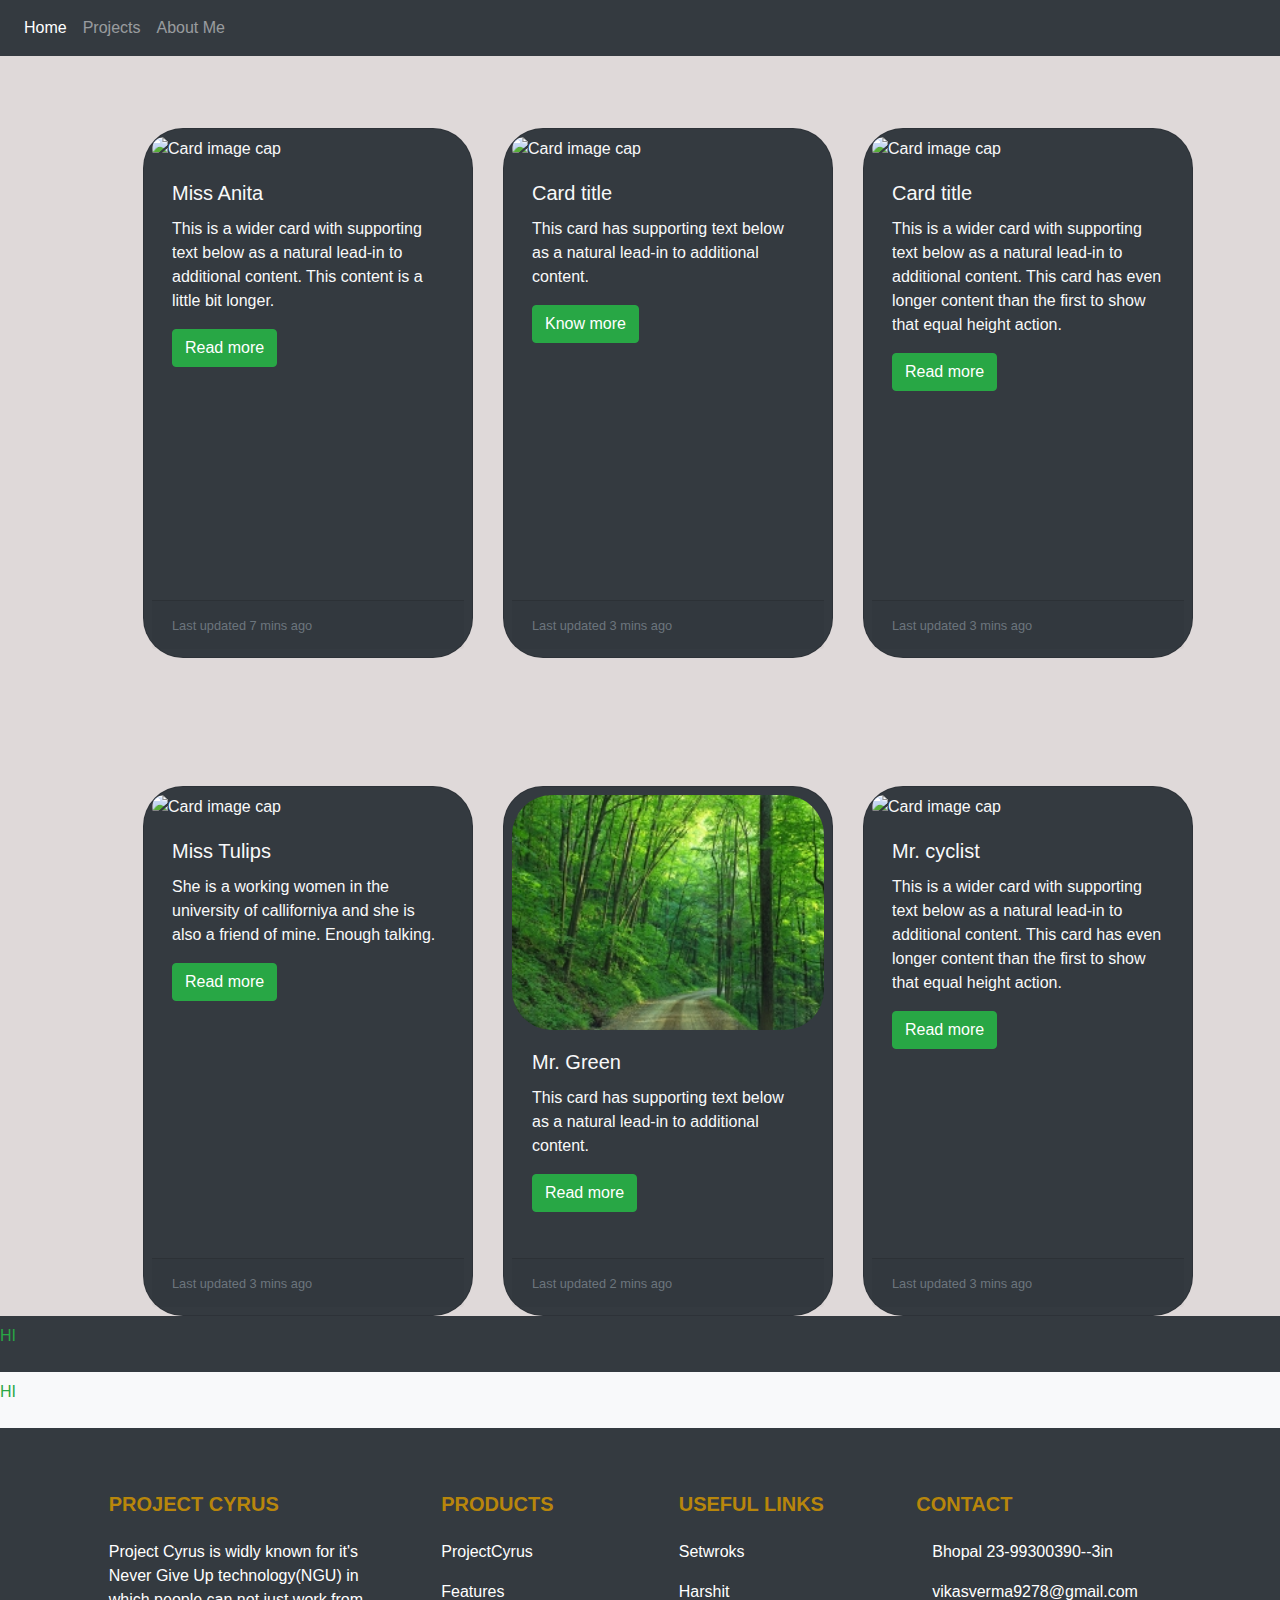
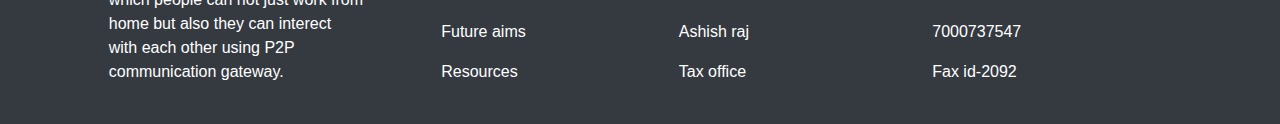
==== index.html @ 1bbd53bd "Update index.html" ====
<!doctype html>
<html lang="en">
  <head>
    <!-- Required meta tags -->
    <meta charset="utf-8">
    <meta name="viewport" content="width=device-width, initial-scale=1, shrink-to-fit=no">

    <!-- Bootstrap CSS -->
    <link href="https://cdn.jsdelivr.net/npm/bootstrap@5.1.3/dist/css/bootstrap.min.css" rel="stylesheet" integrity="sha384-1BmE4kWBq78iYhFldvKuhfTAU6auU8tT94WrHftjDbrCEXSU1oBoqyl2QvZ6jIW3" crossorigin="anonymous">
    <link rel="stylesheet" href="https://maxcdn.bootstrapcdn.com/bootstrap/4.0.0/css/bootstrap.min.css" integrity="sha384-Gn5384xqQ1aoWXA+058RXPxPg6fy4IWvTNh0E263XmFcJlSAwiGgFAW/dAiS6JXm" crossorigin="anonymous">
    <link rel="stylesheet" href="pc.css">
    <link rel="stylesheet" href="https://cdnjs.cloudflare.com/ajax/libs/font-awesome/5.1.0-4/css/all.css" integrity="sha512-6U5KNsEE+CRbgf5YNMGPSEE6nZhyiDNx2BZHnQZhmOax53UVM3oleMs4O+56tVRLfeQB1ketGs5zIm+i1AyQrA==" crossorigin="anonymous" referrerpolicy="no-referrer" />
    <link href="https://cdn.jsdelivr.net/npm/bootstrap@5.1.3/dist/css/bootstrap.min.css" rel="stylesheet" integrity="sha384-1BmE4kWBq78iYhFldvKuhfTAU6auU8tT94WrHftjDbrCEXSU1oBoqyl2QvZ6jIW3" crossorigin="anonymous">
    
    <title>Project Cyrus</title>
    
    <link rel="icon" type="image/x-icon" href="favicon.ico">
    <link rel="apple-touch-icon" sizes="180x180" href="apple-touch-icon.png">
    <link rel="icon" type="image/png" sizes="32x32" href="favicon-32x32.png">
    <link rel="icon" type="image/png" sizes="16x16" href="favicon-16x16.png">
    <link rel="manifest" href="/site.webmanifest">
  </head>
  <body>
    
   
    <nav class="navbar navbar-expand-lg navbar fixed-top navbar-dark bg-dark">

      <button class="navbar-toggler" type="button" data-toggle="collapse" data-target="#navbarNav" aria-controls="navbarNav" aria-expanded="false" aria-label="Toggle navigation">
        <span class="navbar-toggler-icon"></span>
      </button>
      <div class="collapse navbar-collapse" id="navbarNav">
        <ul class="navbar-nav">
          <li class="nav-item active">
            <a class="nav-link" href="#">Home <span class="sr-only">(current)</span></a>
          </li>
          <li class="nav-item">
            <a class="nav-link" href="#">Projects</a>
          </li>
          <li class="nav-item">
            <a class="nav-link" href="#">About Me</a>
          </li>
        </ul>
      </div>
    </nav>
   
    <!-- this is 1st row -->
   
    <div class="card-deck">
        <div class="card bg-dark text-light p-2 text-sm-start" >
          <div class="d-sm-flex">
          <img class="card-img-top d-none d-sm-block" src="pho.jpg" alt="Card image cap">
          </div>
          <div class="card-body">
            <h5 class="card-title">Miss Anita</h5>
            <p class="card-text">This is a wider card with supporting text below as a natural lead-in to additional content. This content is a little bit longer.</p>
            <button type="button" class="btn btn-success">Read more</button>
          </div>
          <div class="card-footer">
            <small class="text-muted">Last updated 7 mins ago</small>
          </div>
        </div>
     
        <div class="card bg-dark text-light p-2 text-sm-start">
          <div class="d-sm-flex">
          <img class="card-img-top d-none d-sm-block" src="men.jpg" alt="Card image cap">
          </div>
          <div class="card-body">
            <h5 class="card-title">Card title</h5>
            <p class="card-text">This card has supporting text below as a natural lead-in to additional content.</p>
            <button type="button" class="btn btn-success">Know more</button>
          </div>
          <div class="card-footer">
            <small class="text-muted">Last updated 3 mins ago</small>
          </div>
        </div>
        <div class="card bg-dark text-light p-2 text-sm-start">
         <div class="d-sm-flex">
          <img class="card-img-top d-none d-sm-block" src="oldmen.jpg" alt="Card image cap">
          </div>
          <div class="card-body">
            <h5 class="card-title">Card title</h5>
            <p class="card-text">This is a wider card with supporting text below as a natural lead-in to additional content. This card has even longer content than the first to show that equal height action.</p>
            <button type="button" class="btn btn-success">Read more</button>
          </div>
          <div class="card-footer">
            <small class="text-muted">Last updated 3 mins ago</small>
          </div>
        </div>
      </div>
    

<!-- this is 2nd row -->
     
      <div class="card-deck">
        <div class="card bg-dark text-light p-2 text-sm-start">
          <div class="d-sm-flex">
          <img class="card-img-top d-none d-sm-block" src="flowers.jpg" alt="Card image cap">
          </div>
          <div class="card-body">
            <h5 class="card-title">Miss Tulips</h5>
            <p class="card-text">She is a working women in the university of calliforniya and she is also a friend of mine. Enough talking.</p>
            <button type="button" class="btn btn-success">Read more</button>
          </div>
          <div class="card-footer">
            <small class="text-muted">Last updated 3 mins ago</small>
          </div>
        </div>
        
        <div class="card bg-dark text-light p-2 text-sm-start">
         <div class="d-sm-flex">
           <img class="card-img-top d-none d-sm-block" src="greentree.jpg" alt="Card image cap">
          </div>
          <div class="card-body">
            <h5 class="card-title">Mr. Green</h5>
            <p class="card-text">This card has supporting text below as a natural lead-in to additional content.</p>
            <button type="button" class="btn btn-success">Read more</button>
          </div>
          <div class="card-footer">
            <small class="text-muted">Last updated 2 mins ago</small>
          </div>
        </div>
        <div class="card bg-dark text-light p-2 text-sm-start">
          <div class="d-sm-flex">
          <img class="card-img-top d-none d-sm-block" src="menwithcycle.jpg" alt="Card image cap">
          </div>
          <div class="card-body">
            <h5 class="card-title">Mr. cyclist</h5>
            <p class="card-text text-sm-start">This is a wider card with supporting text below as a natural lead-in to additional content. This card has even longer content than the first to show that equal height action.</p>
            <button type="button" class="btn btn-success">Read more</button>
          </div>
          <div class="card-footer">
            <small class="text-muted">Last updated 3 mins ago</small>
          </div>
        </div> 
         
      </div>
    
  <section>
      <div class="bg-dark text-success pt-2 pb-2 text-align-center">
        <p>
          HI
        </p>
    </div>
    </section>
      <section>
      <div class="bg-light text-success pt-2 pb-2">
        <p>
          HI
        </p>
    </div>
    </section>
      
   
<footer class="bg-dark text-white pt-5 pb-4">
     
    <div class="container text-center text-md-left">
      <div class="row text-center text-md-left">
        <div class="col-md-3 col-lg-3 col-x1-3 mx-auto mt-3">
          <h5 class="text-uppercase mb-4 font-weight-bold" id="hed">Project Cyrus</h5>
          <p>Project Cyrus is widly known for it's Never Give Up technology(NGU) in which people can not just work from home but also they can interect with each other using P2P communication gateway.</p>
        </div>
         <div class="col-md-2 col-lg-2 col-xl-2 mx-auto mt-3">
           <h5 class="text-uppercase mb-4 font-weight-bold " id="hed">Products</h5>
           <p>
             <a href="#" class="text-white" style="text-decoration: none;">ProjectCyrus</a>

           </p>
           <p>
            <a href="#" class="text-white" style="text-decoration: none;">Features</a>
            
          </p><p>
            <a href="#" class="text-white" style="text-decoration: none;">Future aims</a>
            
          </p><p>
            <a href="#" class="text-white" style="text-decoration: none;">Resources</a>
            
          </p>
         </div>
          <div class="col-md-3 col-lg-2 col-xl-2 mx-auto mt-3">
            <h5 class="text-uppercase mb-4 font-weight-bold" id="hed">Useful Links</h5>
            <p>
              <a href="#" class="text-white" style="text-decoration: none;">Setwroks</a>
 
            </p>
            <p>
             <a href="#" class="text-white" style="text-decoration: none;">Harshit</a>
             
           </p><p>
             <a href="#" class="text-white" style="text-decoration: none;">Ashish raj</a>
             
           </p><p>
             <a href="#" class="text-white" style="text-decoration: none;">Tax office</a>
             
           </p>
          </div>
          <div class="col-md-4 col=lg-3 col-xl-3 mx-auto mt-3">
            <h5 class="text-uppercase mb-4 font-weight-bold" id="hed" >Contact</h5>
              <p>
                <i class="fas fa-home mr-3"></i>Bhopal 23-99300390--3in
              </p>
              <p>
                <i class="fas fa-envelope mr-3"></i>vikasverma9278@gmail.com
              </p><p>
                <i class="fas fa-phone mr-3"></i>7000737547
              </p><p>
                <i class="fas fa-print mr-3"></i>Fax id-2092
              </p>
          </div>
      </div>

    </div>

  </footer>    
      
      
      
    <!-- Optional JavaScript -->
    <!-- jQuery first, then Popper.js, then Bootstrap JS -->
    <script src="https://code.jquery.com/jquery-3.2.1.slim.min.js" integrity="sha384-KJ3o2DKtIkvYIK3UENzmM7KCkRr/rE9/Qpg6aAZGJwFDMVNA/GpGFF93hXpG5KkN" crossorigin="anonymous"></script>
    <script src="https://cdnjs.cloudflare.com/ajax/libs/popper.js/1.12.9/umd/popper.min.js" integrity="sha384-ApNbgh9B+Y1QKtv3Rn7W3mgPxhU9K/ScQsAP7hUibX39j7fakFPskvXusvfa0b4Q" crossorigin="anonymous"></script>
    <script src="https://maxcdn.bootstrapcdn.com/bootstrap/4.0.0/js/bootstrap.min.js" integrity="sha384-JZR6Spejh4U02d8jOt6vLEHfe/JQGiRRSQQxSfFWpi1MquVdAyjUar5+76PVCmYl" crossorigin="anonymous"></script>
    
    <script src="https://cdn.jsdelivr.net/npm/bootstrap@5.1.3/dist/js/bootstrap.bundle.min.js" integrity="sha384-ka7Sk0Gln4gmtz2MlQnikT1wXgYsOg+OMhuP+IlRH9sENBO0LRn5q+8nbTov4+1p" crossorigin="anonymous"></script>
    <script src="https://cdn.jsdelivr.net/npm/@popperjs/core@2.10.2/dist/umd/popper.min.js" integrity="sha384-7+zCNj/IqJ95wo16oMtfsKbZ9ccEh31eOz1HGyDuCQ6wgnyJNSYdrPa03rtR1zdB" crossorigin="anonymous"></script>
    <script src="https://cdn.jsdelivr.net/npm/bootstrap@5.1.3/dist/js/bootstrap.min.js" integrity="sha384-QJHtvGhmr9XOIpI6YVutG+2QOK9T+ZnN4kzFN1RtK3zEFEIsxhlmWl5/YESvpZ13" crossorigin="anonymous"></script>
    
  </body>
</html>
---- pc.css ----
body{
    background-color: rgb(223, 217, 217);
}
.card-deck{
    margin-top: 10%;
    margin-left: 10%;

    height: 530px;
    width: 1080px;
    
}
.card{
    border-radius: 40px;
}
.card-img-top{
    border-radius: 40px;

}
.navi{
    margin-top: 5%;
}
#hed{
    color:darkgoldenrod;
}

.btn btn-md btn-danger{
    margin-left: 10%;
}
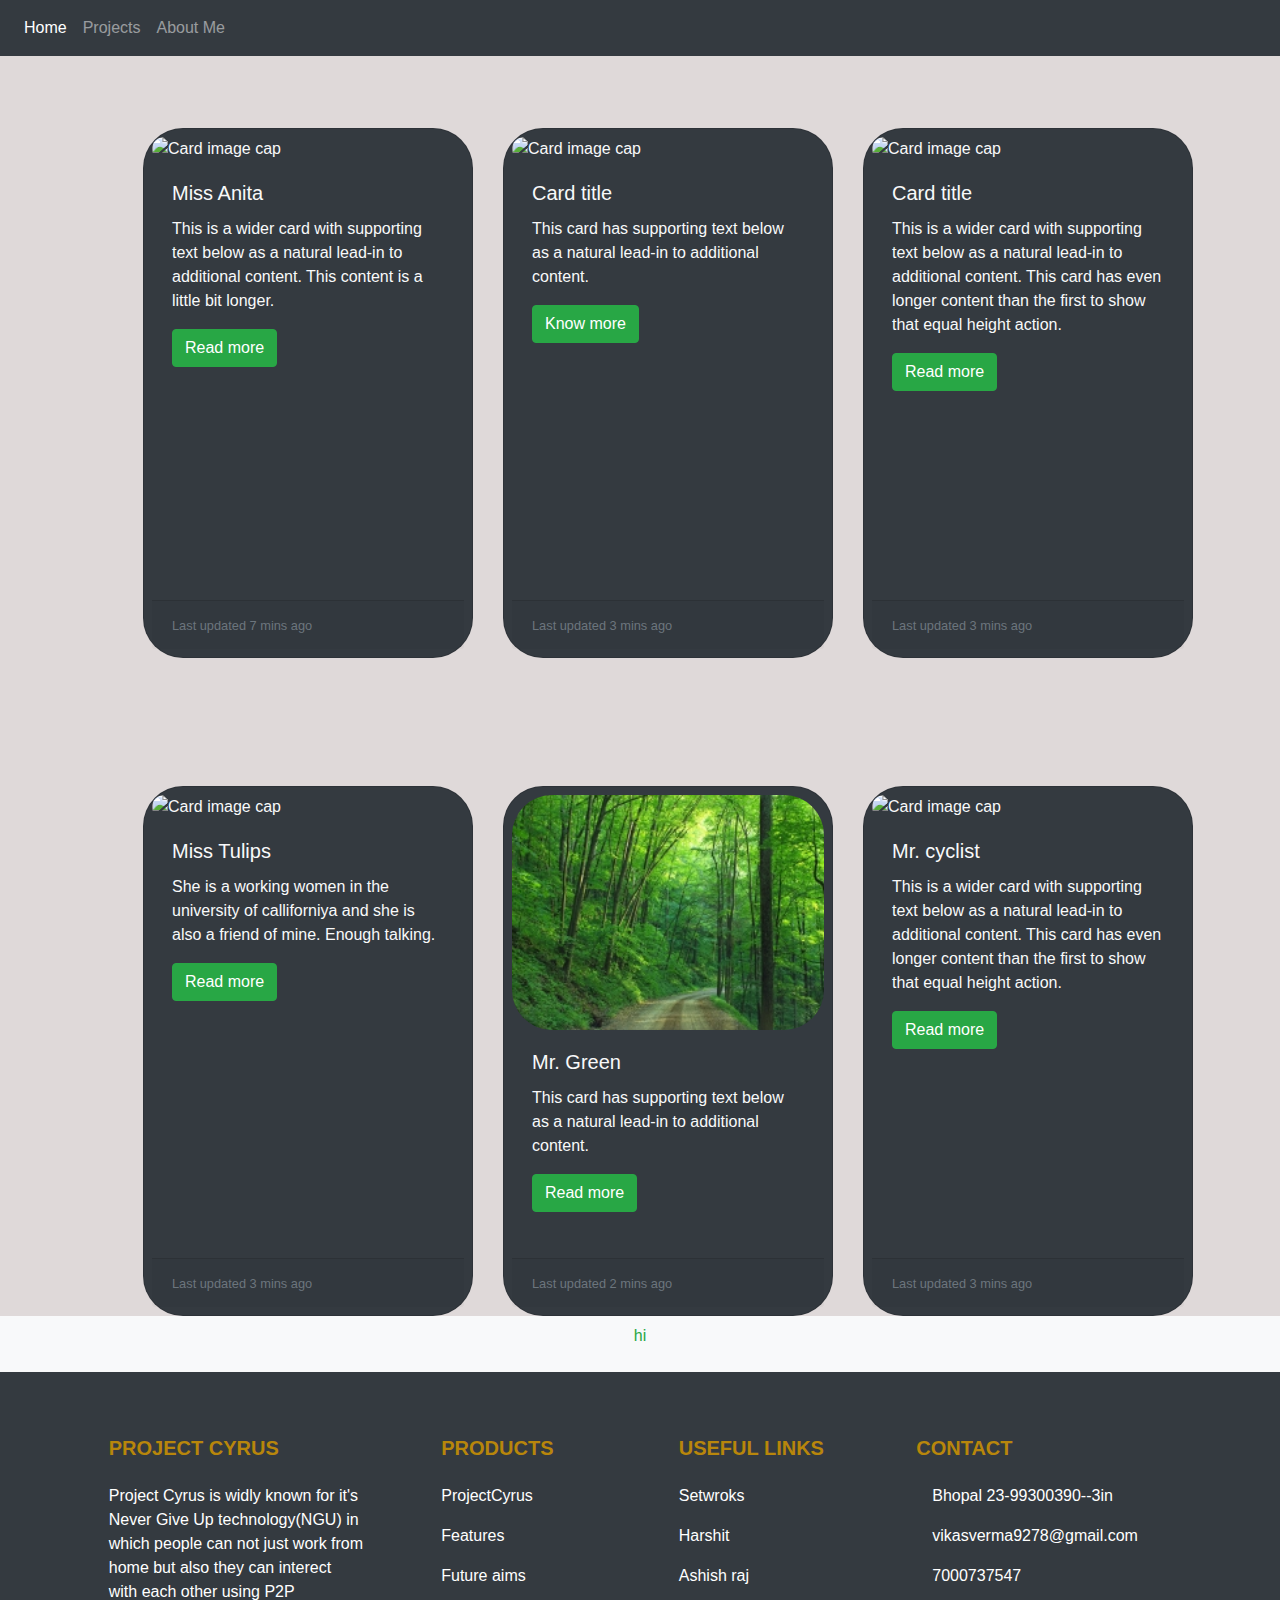
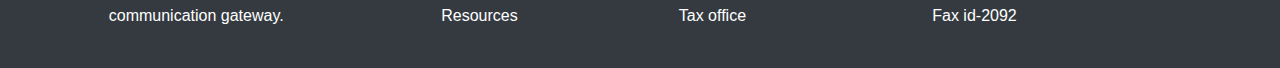
==== commit ca1c8eb1: "Update index.html" ====
--- a/index.html
+++ b/index.html
@@ -135,17 +135,11 @@
          
       </div>
     
-  <section>
-      <div class="bg-dark text-success pt-2 pb-2 text-align-center">
-        <p>
-          HI
-        </p>
-    </div>
-    </section>
+
       <section>
-      <div class="bg-light text-success pt-2 pb-2">
-        <p>
-          HI
+      <div class="bg-light text-center text-success pt-2 pb-2">
+       <p>
+         hi
         </p>
     </div>
     </section>
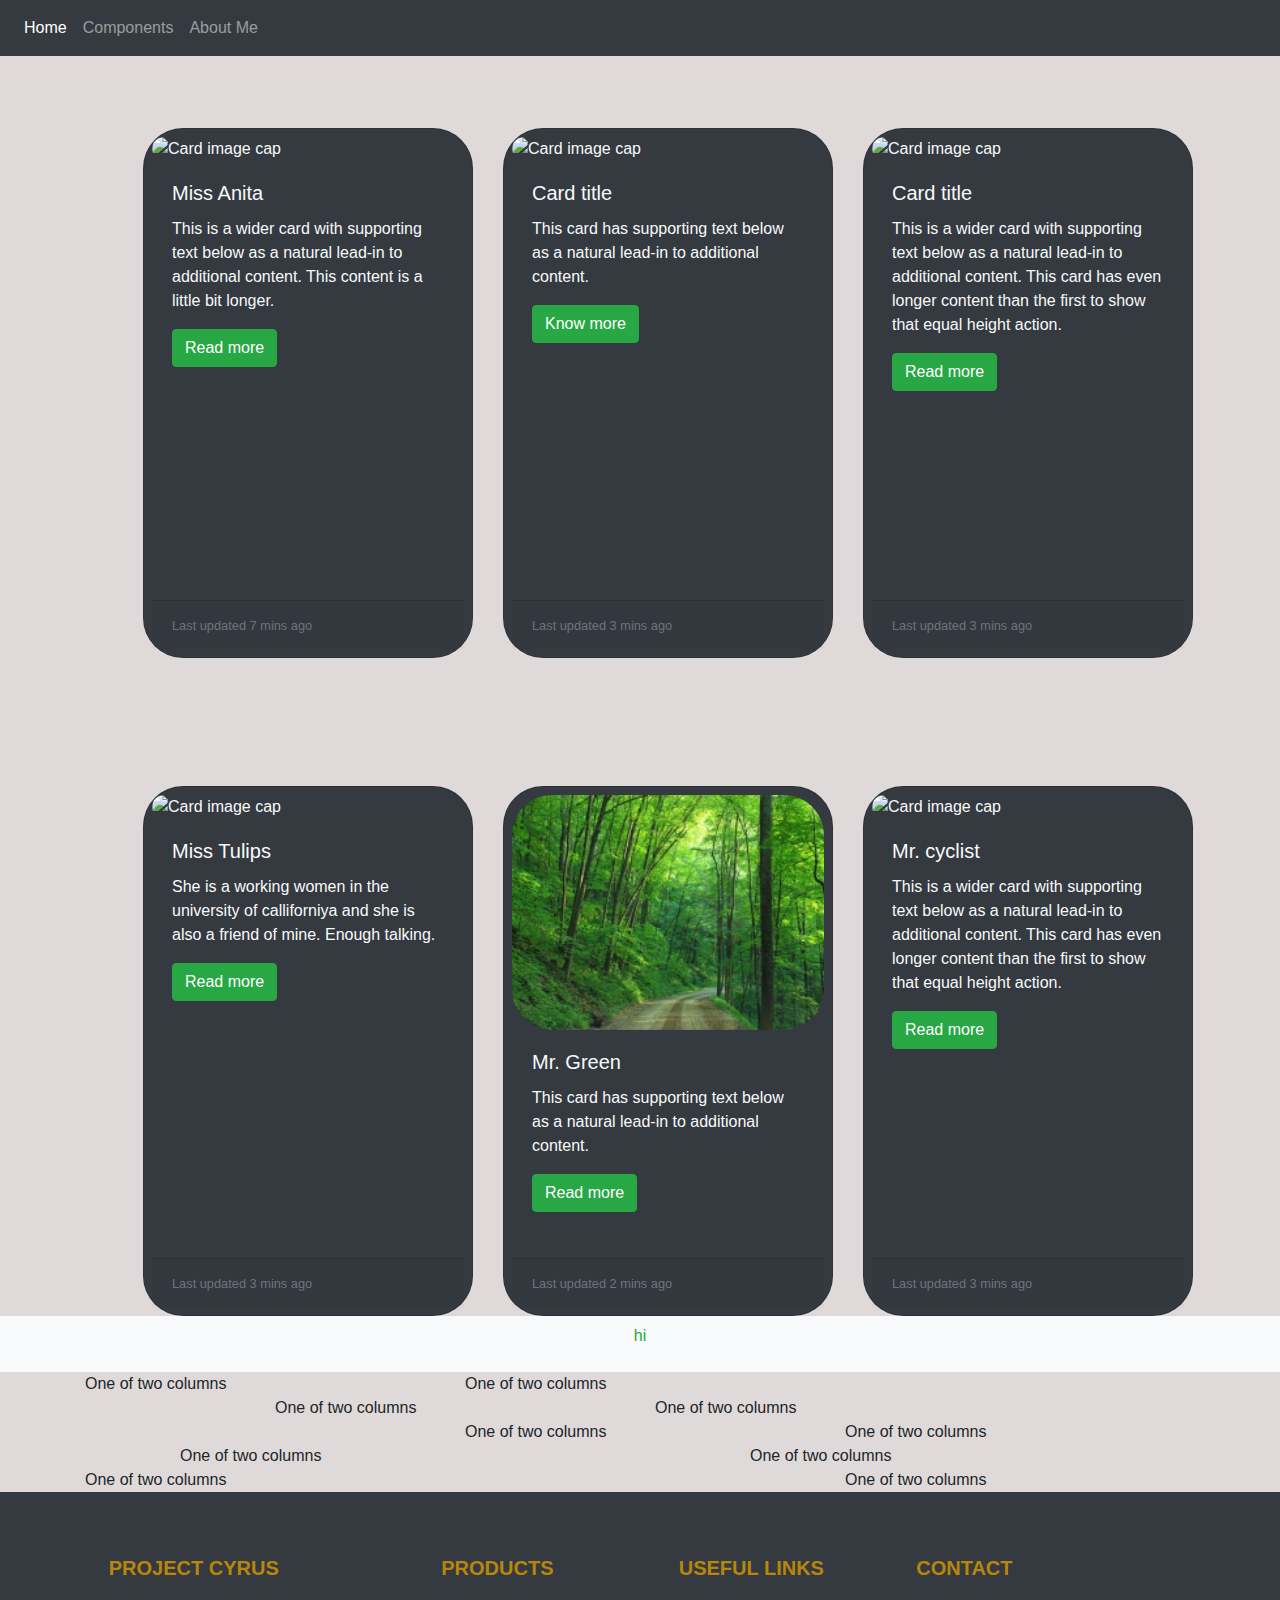
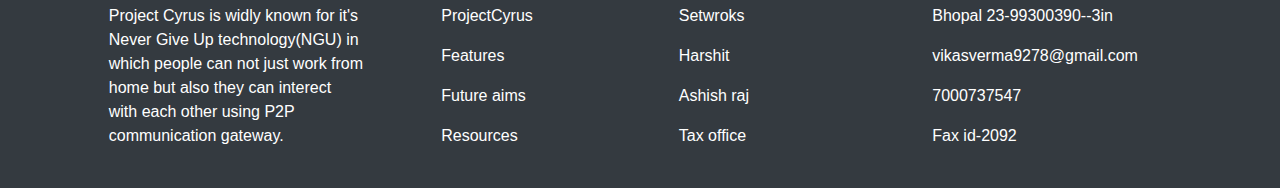
==== commit 15b4cf7d: "Update index.html" ====
--- a/index.html
+++ b/index.html
@@ -34,7 +34,7 @@
             <a class="nav-link" href="#">Home <span class="sr-only">(current)</span></a>
           </li>
           <li class="nav-item">
-            <a class="nav-link" href="#">Projects</a>
+            <a class="nav-link" href="components.html">Components</a>
           </li>
           <li class="nav-item">
             <a class="nav-link" href="#">About Me</a>
@@ -143,6 +143,49 @@
         </p>
     </div>
     </section>
+    
+    <div class="container">
+  <div class="row justify-content-start">
+    <div class="col-4">
+      One of two columns
+    </div>
+    <div class="col-4">
+      One of two columns
+    </div>
+  </div>
+  <div class="row justify-content-center">
+    <div class="col-4">
+      One of two columns
+    </div>
+    <div class="col-4">
+      One of two columns
+    </div>
+  </div>
+  <div class="row justify-content-end">
+    <div class="col-4">
+      One of two columns
+    </div>
+    <div class="col-4">
+      One of two columns
+    </div>
+  </div>
+  <div class="row justify-content-around">
+    <div class="col-4">
+      One of two columns
+    </div>
+    <div class="col-4">
+      One of two columns
+    </div>
+  </div>
+  <div class="row justify-content-between">
+    <div class="col-4">
+      One of two columns
+    </div>
+    <div class="col-4">
+      One of two columns
+    </div>
+  </div>
+</div>
       
    
 <footer class="bg-dark text-white pt-5 pb-4">
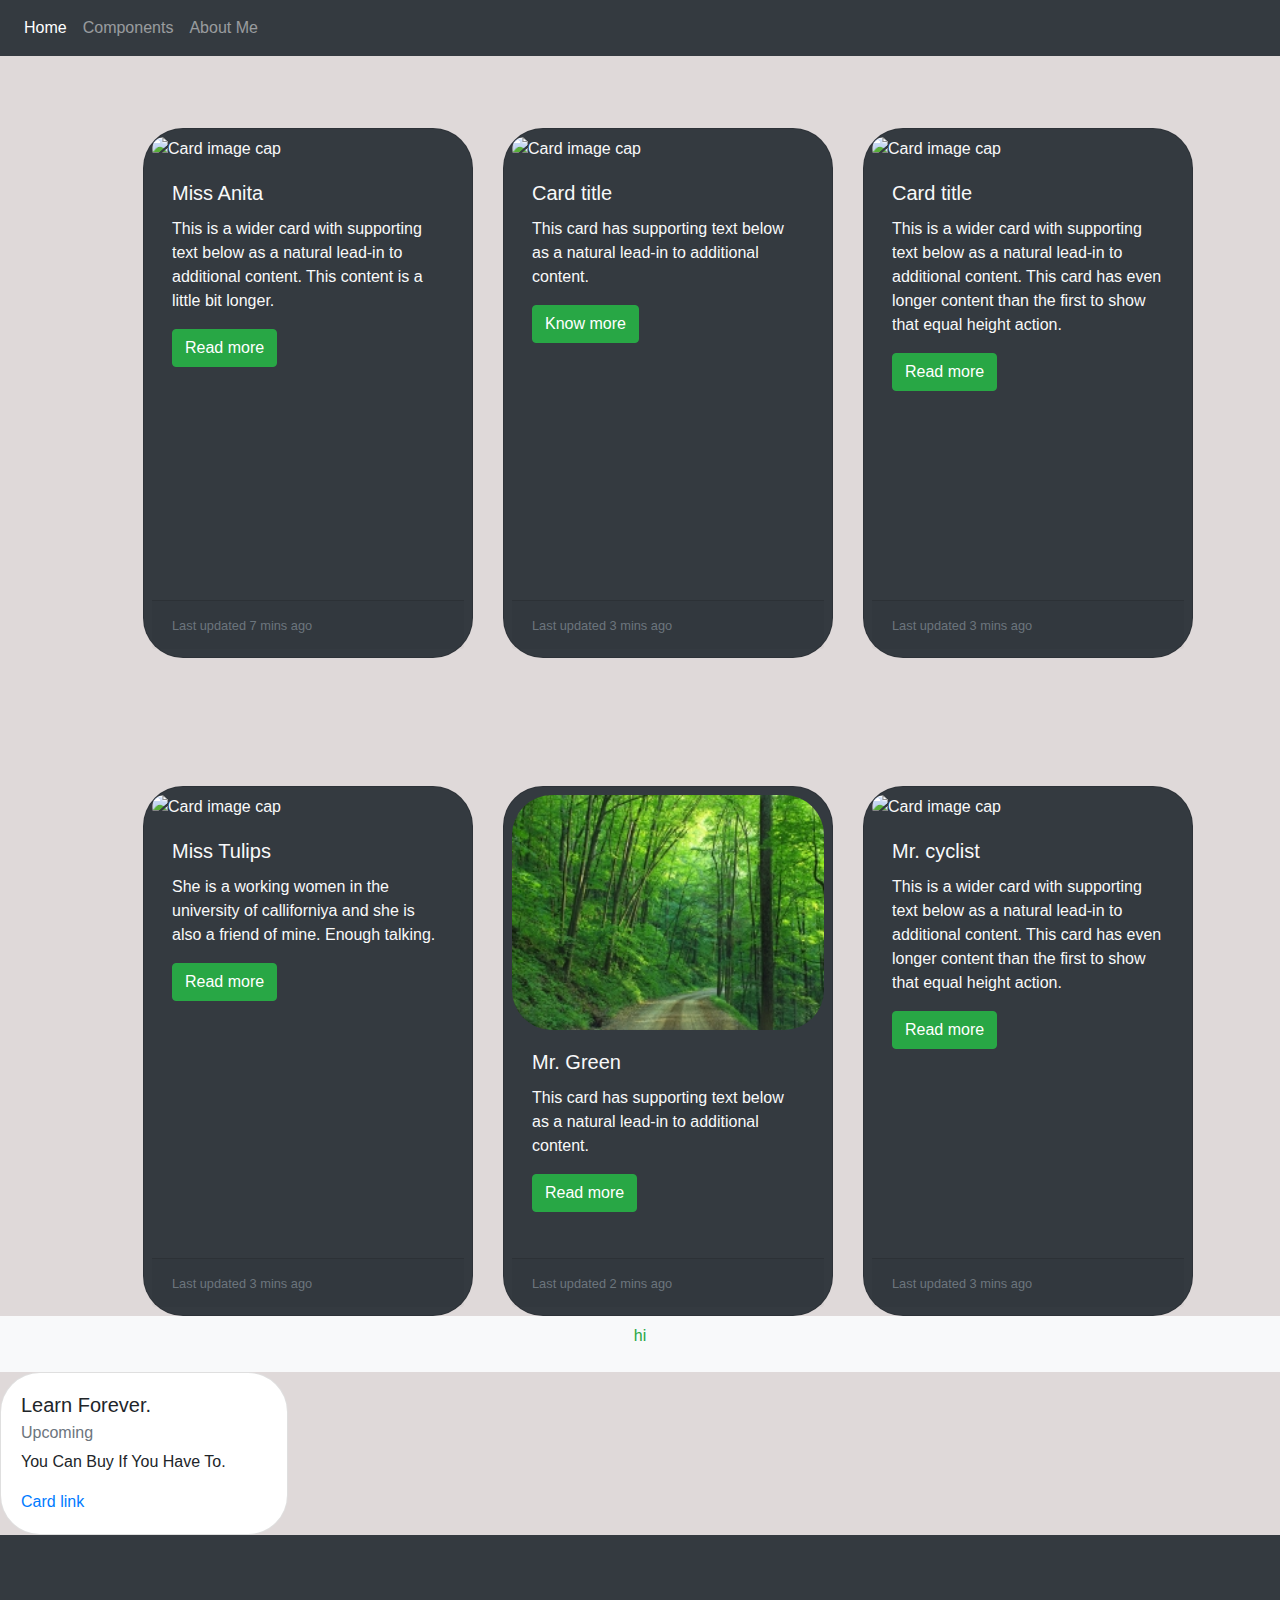
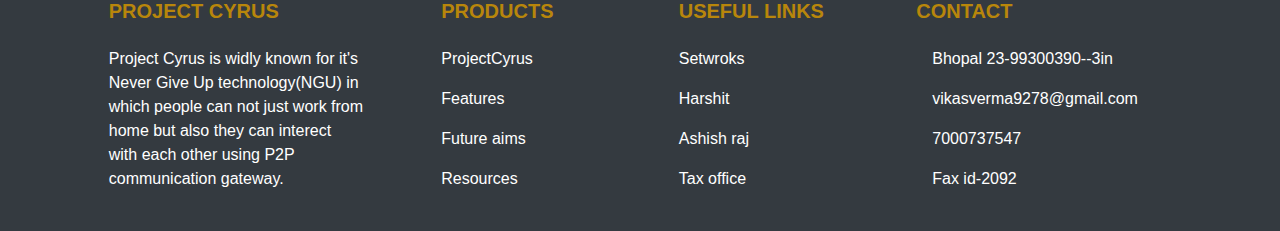
==== commit ee1cb7c0: "Update index.html" ====
--- a/index.html
+++ b/index.html
@@ -144,50 +144,31 @@
     </div>
     </section>
     
-    <div class="container">
-  <div class="row justify-content-start">
-    <div class="col-4">
-      One of two columns
-    </div>
-    <div class="col-4">
-      One of two columns
-    </div>
-  </div>
-  <div class="row justify-content-center">
-    <div class="col-4">
-      One of two columns
-    </div>
-    <div class="col-4">
-      One of two columns
-    </div>
-  </div>
-  <div class="row justify-content-end">
-    <div class="col-4">
-      One of two columns
-    </div>
-    <div class="col-4">
-      One of two columns
-    </div>
-  </div>
-  <div class="row justify-content-around">
-    <div class="col-4">
-      One of two columns
-    </div>
-    <div class="col-4">
-      One of two columns
-    </div>
-  </div>
-  <div class="row justify-content-between">
-    <div class="col-4">
-      One of two columns
-    </div>
-    <div class="col-4">
-      One of two columns
-    </div>
+    
+    
+    
+    
+    
+    
+    
+    
+    
+    
+    
+    
+    
+    
+    <div class="card" style="width: 18rem;">
+  <div class="card-body">
+    <h5 class="card-title">Learn Forever.</h5>
+    <h6 class="card-subtitle mb-2 text-muted">Upcoming</h6>
+    <p class="card-text">You Can Buy If You Have To.</p>
+    <a href="#" class="card-link">Card link</a>
+
   </div>
 </div>
-      
-   
+    
+  
 <footer class="bg-dark text-white pt-5 pb-4">
      
     <div class="container text-center text-md-left">
@@ -250,6 +231,10 @@
   </footer>    
       
       
+    
+    
+    
+    
       
     <!-- Optional JavaScript -->
     <!-- jQuery first, then Popper.js, then Bootstrap JS -->
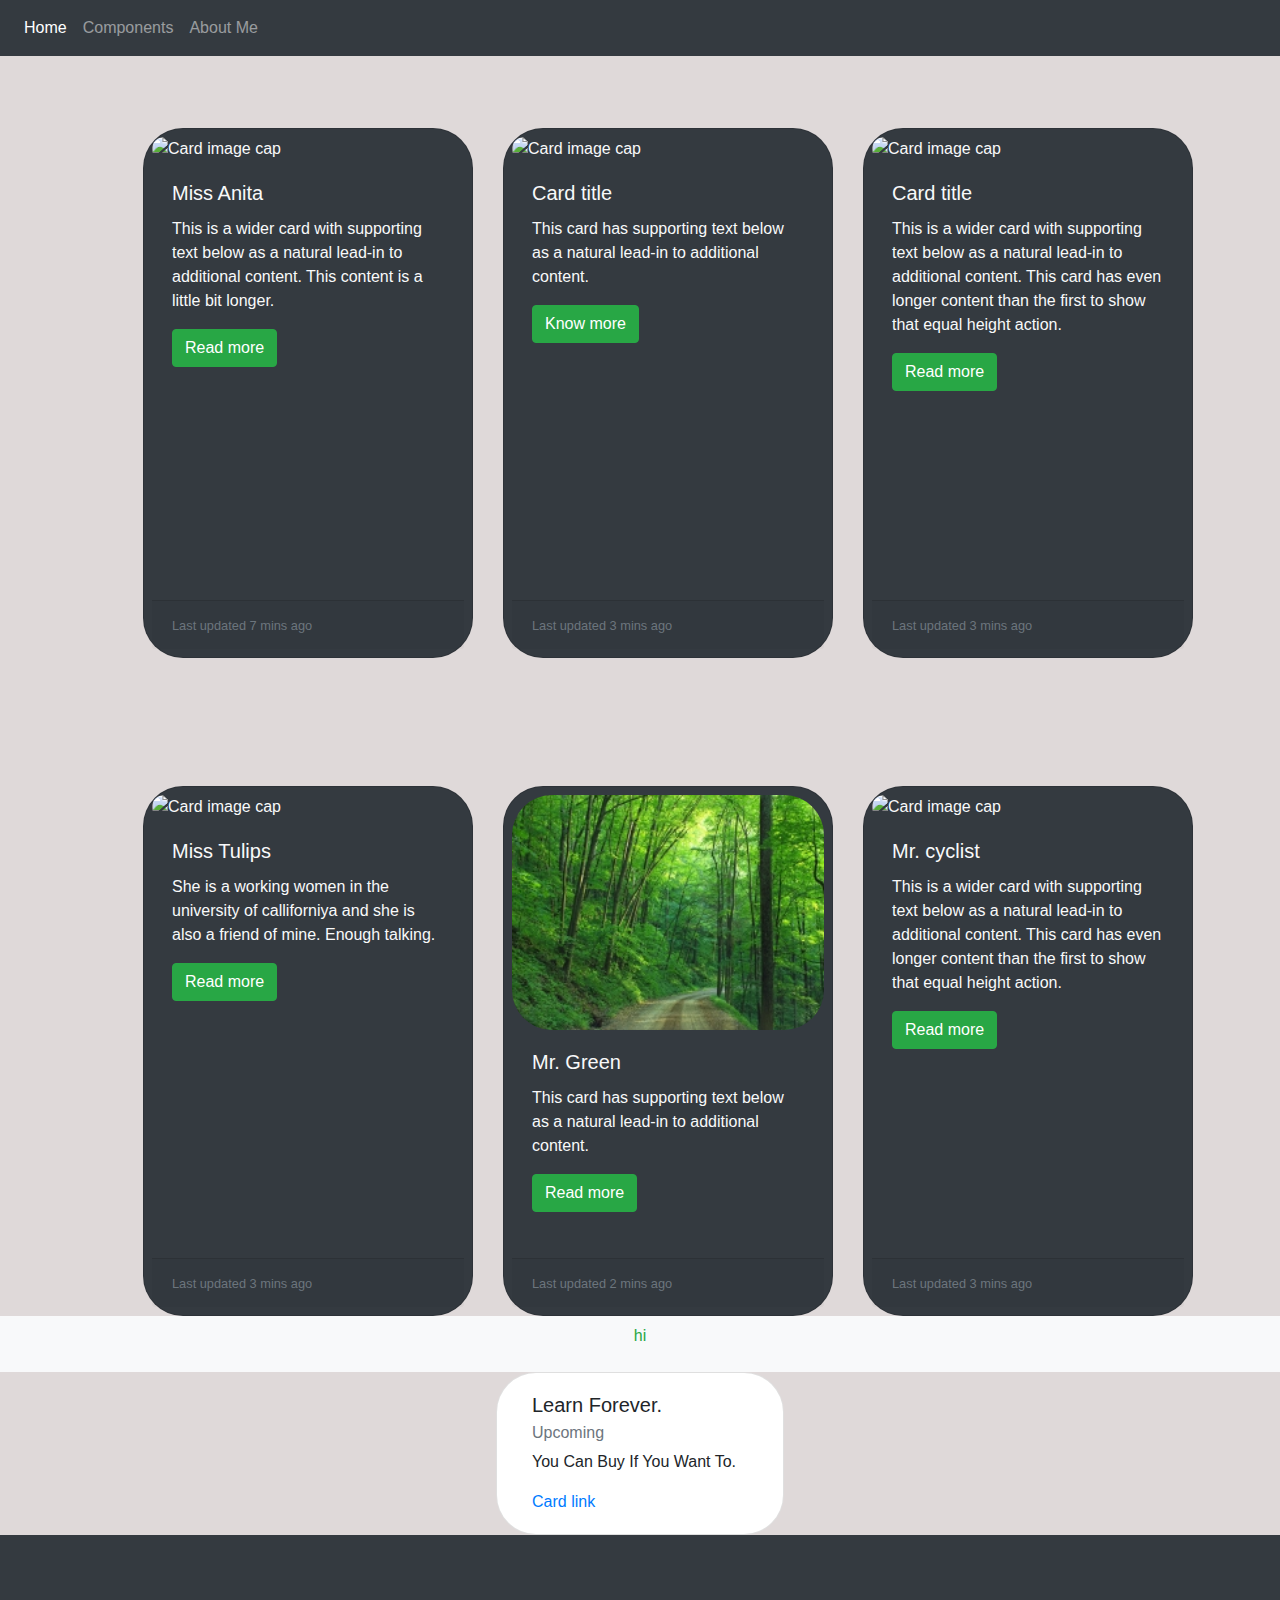
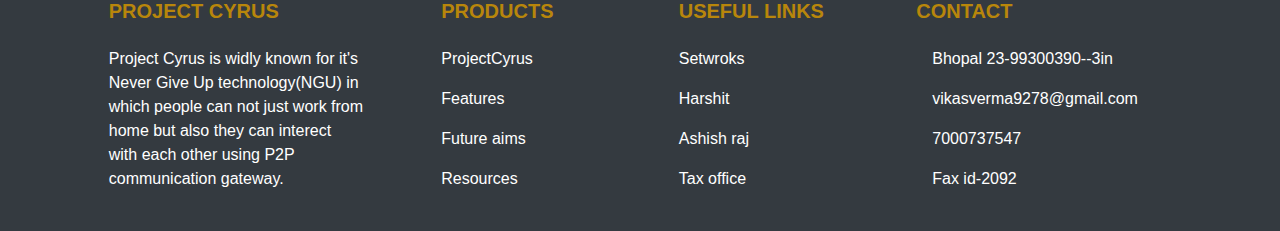
==== commit 2481d7ae: "Update index.html" ====
--- a/index.html
+++ b/index.html
@@ -37,7 +37,7 @@
             <a class="nav-link" href="components.html">Components</a>
           </li>
           <li class="nav-item">
-            <a class="nav-link" href="#">About Me</a>
+            <a class="nav-link" href="about.html">About Me</a>
           </li>
         </ul>
       </div>
@@ -158,12 +158,12 @@
     
     
     
-    <div class="card" style="width: 18rem;">
+    <div class="card container" style="width: 18rem;">
   <div class="card-body">
     <h5 class="card-title">Learn Forever.</h5>
     <h6 class="card-subtitle mb-2 text-muted">Upcoming</h6>
-    <p class="card-text">You Can Buy If You Have To.</p>
-    <a href="#" class="card-link">Card link</a>
+    <p class="card-text">You Can Buy If You Want To.</p>
+    <a href="www.youtube.com" class="card-link">Card link</a>
 
   </div>
 </div>
--- a/pc.css
+++ b/pc.css
@@ -27,3 +27,7 @@
 .btn btn-md btn-danger{
     margin-left: 10%;
 }
+
+.card-body{
+    border-radius: 50px;
+}
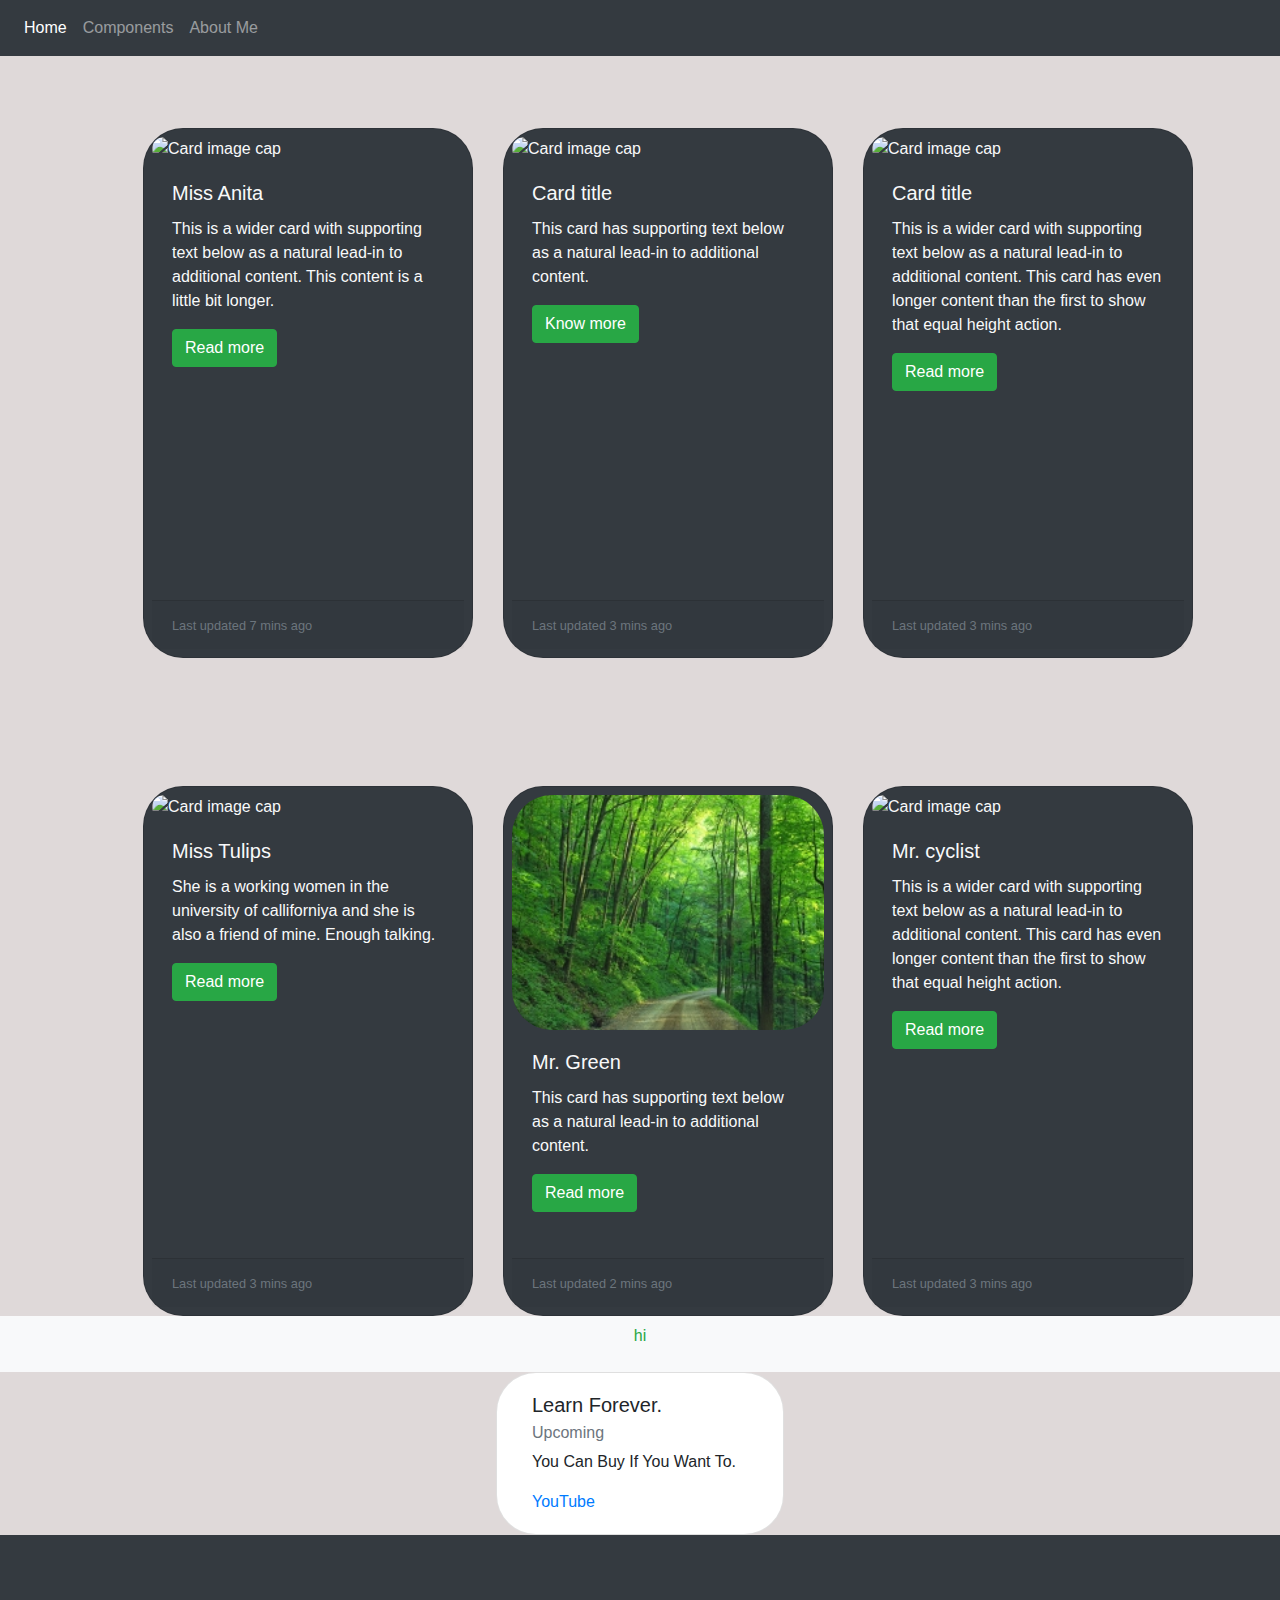
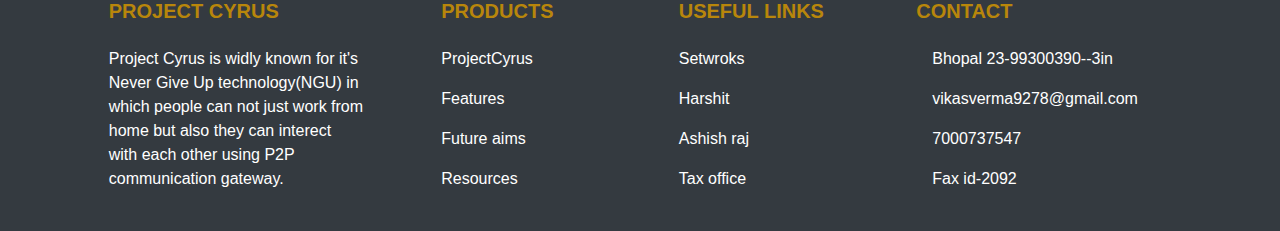
==== commit 1a1505a7: "Update index.html" ====
--- a/index.html
+++ b/index.html
@@ -163,7 +163,7 @@
     <h5 class="card-title">Learn Forever.</h5>
     <h6 class="card-subtitle mb-2 text-muted">Upcoming</h6>
     <p class="card-text">You Can Buy If You Want To.</p>
-    <a href="www.youtube.com" class="card-link">Card link</a>
+    <a href="www.youtube.com" class="card-link">YouTube</a>
 
   </div>
 </div>
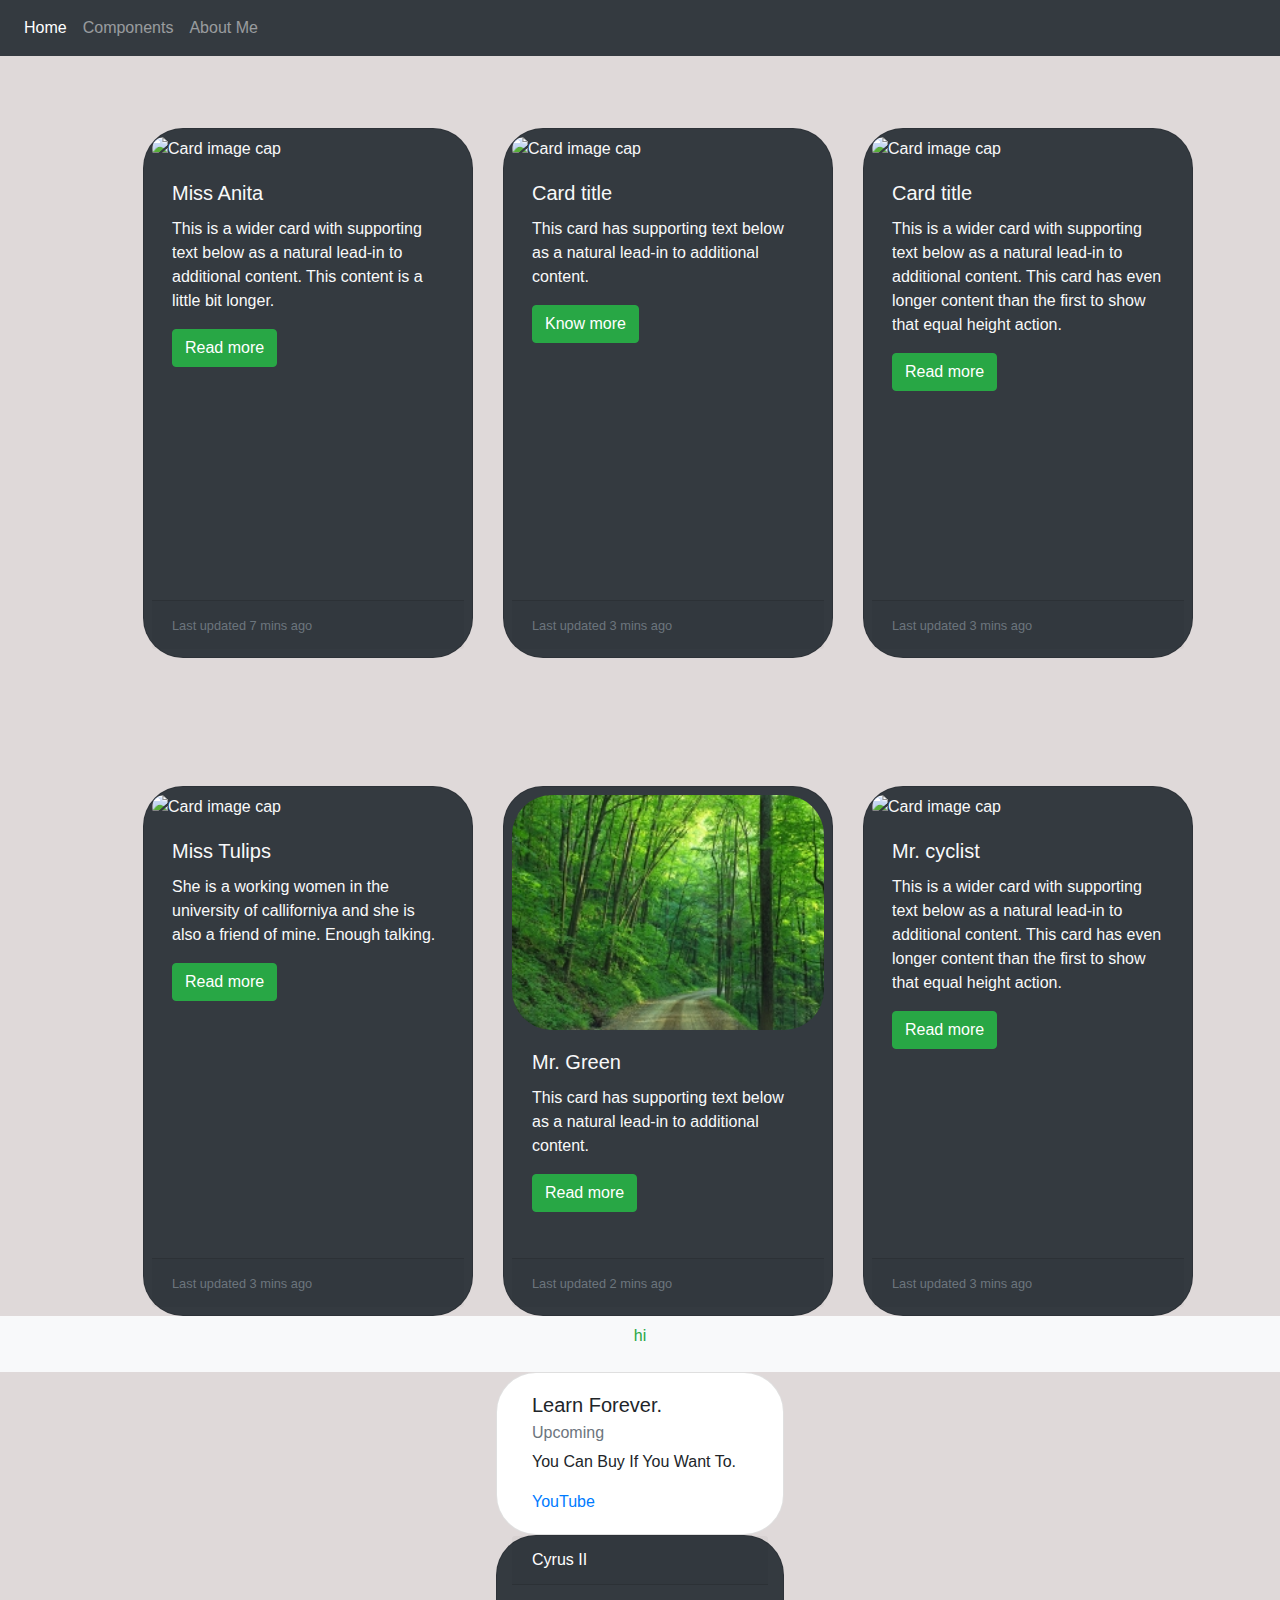
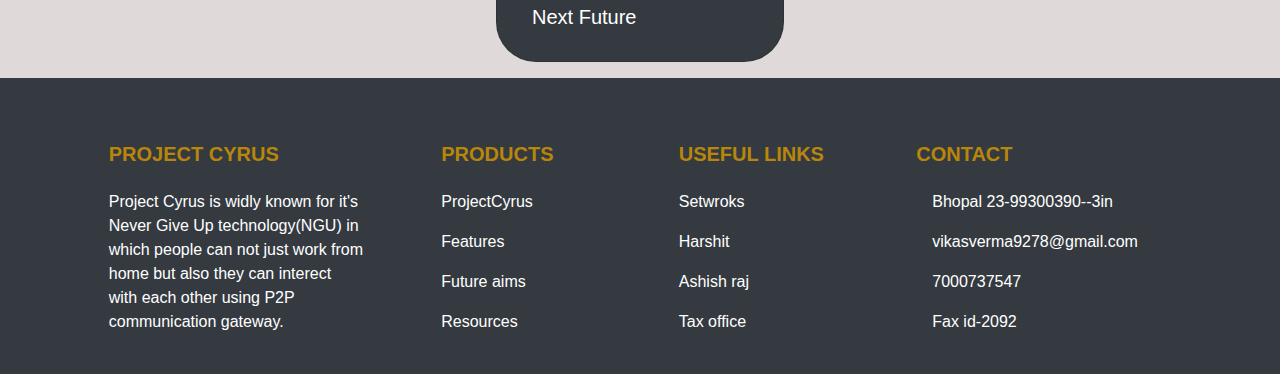
==== commit 0705290d: "Update index.html" ====
--- a/index.html
+++ b/index.html
@@ -163,11 +163,28 @@
     <h5 class="card-title">Learn Forever.</h5>
     <h6 class="card-subtitle mb-2 text-muted">Upcoming</h6>
     <p class="card-text">You Can Buy If You Want To.</p>
-    <a href="www.youtube.com" class="card-link">YouTube</a>
+    <a href="https://www.youtube.com/" class="card-link">YouTube</a>
 
   </div>
 </div>
     
+    
+    
+    
+    
+    
+    
+    
+    
+    
+    
+    
+    <div class="container card text-white bg-dark mb-3" style="max-width: 18rem;">
+  <div class="card-header">Cyrus II</div>
+  <div class="card-body">
+    <h5 class="card-title">Next Future</h5>
+      </div>  
+</div>
   
 <footer class="bg-dark text-white pt-5 pb-4">
      
